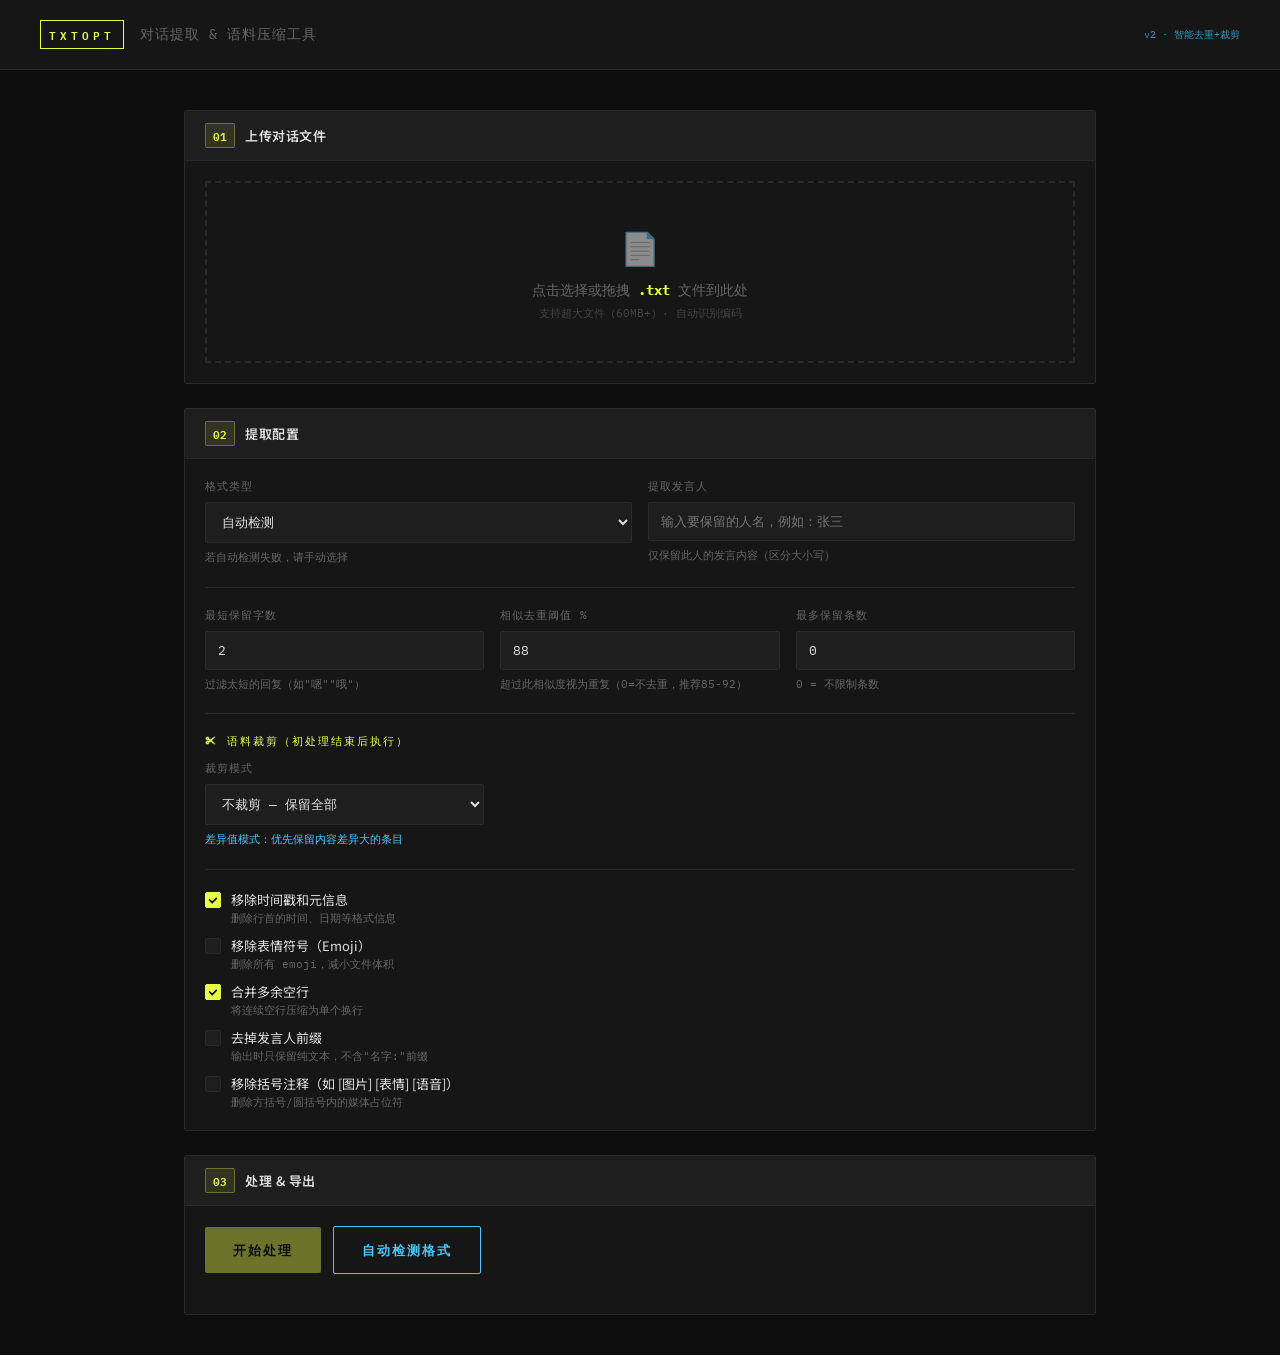
==== chat-filter-tool.html @ 901ead22 "Add files via upload" ====
<!DOCTYPE html>
<html lang="zh-CN">
<head>
    <meta charset="UTF-8">
    <meta name="viewport" content="width=device-width, initial-scale=1.0">
    <title>对话提取 · 语料压缩工具</title>
    <style>
        @import url('https://fonts.googleapis.com/css2?family=IBM+Plex+Mono:wght@400;600&family=Noto+Sans+SC:wght@300;400;600&display=swap');

        :root {
            --bg: #0e0e0e;
            --surface: #161616;
            --surface2: #1e1e1e;
            --border: #2a2a2a;
            --accent: #e8ff47;
            --accent2: #47c8ff;
            --text: #e0e0e0;
            --muted: #666;
            --danger: #ff4747;
            --success: #47ff8a;
            --warning: #ffc847;
            --mono: 'IBM Plex Mono', monospace;
            --sans: 'Noto Sans SC', sans-serif;
        }

        * {
            margin: 0;
            padding: 0;
            box-sizing: border-box;
        }

        body {
            background: var(--bg);
            color: var(--text);
            font-family: var(--sans);
            min-height: 100vh;
            padding: 0;
        }

        .header {
            border-bottom: 1px solid var(--border);
            padding: 20px 40px;
            display: flex;
            align-items: center;
            gap: 16px;
            background: var(--surface);
            flex-wrap: wrap;
        }

        .logo {
            font-family: var(--mono);
            font-size: 11px;
            color: var(--accent);
            letter-spacing: 4px;
            text-transform: uppercase;
            border: 1px solid var(--accent);
            padding: 4px 8px;
            font-weight: 600;
        }

        .header-title {
            font-size: 14px;
            color: var(--muted);
            font-family: var(--mono);
            letter-spacing: 1px;
        }

        .version-tag {
            font-size: 10px;
            color: var(--accent2);
            font-family: var(--mono);
            margin-left: auto;
            opacity: 0.7;
        }

        .container {
            max-width: 960px;
            margin: 0 auto;
            padding: 40px 24px;
            display: flex;
            flex-direction: column;
            gap: 24px;
        }

        .card {
            background: var(--surface);
            border: 1px solid var(--border);
            border-radius: 2px;
            overflow: hidden;
        }

        .card-header {
            padding: 12px 20px;
            border-bottom: 1px solid var(--border);
            display: flex;
            align-items: center;
            gap: 10px;
            background: var(--surface2);
        }

        .step-num {
            font-family: var(--mono);
            font-size: 11px;
            color: var(--accent);
            background: rgba(232, 255, 71, 0.1);
            border: 1px solid rgba(232, 255, 71, 0.3);
            padding: 2px 7px;
            border-radius: 2px;
            font-weight: 600;
        }

        .card-title {
            font-size: 13px;
            color: var(--text);
            font-weight: 600;
            letter-spacing: 0.5px;
        }

        .card-body {
            padding: 20px;
        }

        .drop-zone {
            border: 2px dashed var(--border);
            border-radius: 2px;
            padding: 40px 20px;
            text-align: center;
            cursor: pointer;
            transition: all 0.2s;
            position: relative;
        }
        .drop-zone:hover,
        .drop-zone.dragover {
            border-color: var(--accent);
            background: rgba(232, 255, 71, 0.03);
        }
        .drop-zone input[type=file] {
            position: absolute;
            inset: 0;
            opacity: 0;
            cursor: pointer;
            width: 100%;
            height: 100%;
        }
        .drop-icon {
            font-size: 32px;
            margin-bottom: 12px;
            opacity: 0.5;
        }
        .drop-text {
            font-size: 14px;
            color: var(--muted);
            font-family: var(--mono);
        }
        .drop-text strong {
            color: var(--accent);
        }
        .file-info {
            margin-top: 12px;
            font-family: var(--mono);
            font-size: 12px;
            color: var(--accent2);
            display: none;
        }

        .form-row {
            display: grid;
            grid-template-columns: 1fr 1fr;
            gap: 16px;
            margin-bottom: 16px;
        }
        .form-row.single {
            grid-template-columns: 1fr;
        }
        .form-row.three {
            grid-template-columns: 1fr 1fr 1fr;
        }
        .form-row.four {
            grid-template-columns: 1fr 1fr 1fr 1fr;
        }

        .form-group label {
            display: block;
            font-size: 11px;
            color: var(--muted);
            font-family: var(--mono);
            letter-spacing: 1px;
            text-transform: uppercase;
            margin-bottom: 8px;
        }

        input[type=text],
        input[type=number],
        select,
        textarea {
            width: 100%;
            background: var(--surface2);
            border: 1px solid var(--border);
            color: var(--text);
            padding: 10px 12px;
            font-family: var(--mono);
            font-size: 13px;
            border-radius: 2px;
            outline: none;
            transition: border-color 0.2s;
        }
        input[type=text]:focus,
        input[type=number]:focus,
        select:focus,
        textarea:focus {
            border-color: var(--accent);
        }
        select option {
            background: var(--surface2);
        }
        input[type=range] {
            -webkit-appearance: none;
            width: 100%;
            height: 6px;
            background: var(--border);
            border-radius: 3px;
            outline: none;
            cursor: pointer;
        }
        input[type=range]::-webkit-slider-thumb {
            -webkit-appearance: none;
            width: 20px;
            height: 20px;
            background: var(--accent);
            border-radius: 50%;
            cursor: pointer;
            border: 2px solid #000;
        }

        .hint {
            font-size: 11px;
            color: var(--muted);
            margin-top: 6px;
            font-family: var(--mono);
            line-height: 1.6;
        }
        .hint-accent {
            color: var(--accent2);
        }

        .check-group {
            display: flex;
            flex-direction: column;
            gap: 10px;
        }
        .check-item {
            display: flex;
            align-items: flex-start;
            gap: 10px;
            cursor: pointer;
        }
        .check-item input[type=checkbox] {
            appearance: none;
            width: 16px;
            height: 16px;
            border: 1px solid var(--border);
            background: var(--surface2);
            border-radius: 2px;
            cursor: pointer;
            flex-shrink: 0;
            margin-top: 2px;
            transition: all 0.15s;
        }
        .check-item input[type=checkbox]:checked {
            background: var(--accent);
            border-color: var(--accent);
            background-image: url("data:image/svg+xml,%3Csvg xmlns='http://www.w3.org/2000/svg' viewBox='0 0 12 12'%3E%3Cpath d='M2 6l3 3 5-5' stroke='%23000' stroke-width='2' fill='none' stroke-linecap='round'/%3E%3C/svg%3E");
            background-size: 10px;
            background-repeat: no-repeat;
            background-position: center;
        }
        .check-label {
            font-size: 13px;
            color: var(--text);
        }
        .check-label small {
            display: block;
            font-size: 11px;
            color: var(--muted);
            margin-top: 2px;
            font-family: var(--mono);
        }

        .btn {
            padding: 12px 28px;
            font-family: var(--mono);
            font-size: 13px;
            font-weight: 600;
            letter-spacing: 2px;
            text-transform: uppercase;
            border: none;
            border-radius: 2px;
            cursor: pointer;
            transition: all 0.15s;
        }
        .btn-primary {
            background: var(--accent);
            color: #000;
        }
        .btn-primary:hover {
            background: #f5ff70;
            transform: translateY(-1px);
        }
        .btn-primary:disabled {
            opacity: 0.4;
            cursor: not-allowed;
            transform: none;
        }
        .btn-secondary {
            background: transparent;
            color: var(--accent2);
            border: 1px solid var(--accent2);
        }
        .btn-secondary:hover {
            background: rgba(71, 200, 255, 0.08);
        }
        .btn-small {
            padding: 6px 14px;
            font-size: 10px;
            letter-spacing: 1px;
        }

        .progress-wrap {
            display: none;
        }
        .progress-bar-outer {
            height: 4px;
            background: var(--border);
            border-radius: 2px;
            overflow: hidden;
            margin-bottom: 8px;
        }
        .progress-bar-inner {
            height: 100%;
            background: var(--accent);
            width: 0%;
            transition: width 0.15s;
            border-radius: 2px;
        }
        .progress-text {
            font-family: var(--mono);
            font-size: 11px;
            color: var(--muted);
        }

        .stats-grid {
            display: grid;
            grid-template-columns: repeat(4, 1fr);
            gap: 1px;
            background: var(--border);
            border: 1px solid var(--border);
            border-radius: 2px;
            overflow: hidden;
            display: none;
        }
        .stat-item {
            background: var(--surface2);
            padding: 16px;
            text-align: center;
        }
        .stat-value {
            font-family: var(--mono);
            font-size: 22px;
            font-weight: 600;
            color: var(--accent);
            display: block;
        }
        .stat-value.small {
            font-size: 16px;
        }
        .stat-label {
            font-size: 11px;
            color: var(--muted);
            margin-top: 4px;
            font-family: var(--mono);
            letter-spacing: 0.5px;
        }

        .preview-wrap {
            display: none;
        }
        .preview-area {
            background: var(--surface2);
            border: 1px solid var(--border);
            border-radius: 2px;
            padding: 16px;
            max-height: 240px;
            overflow-y: auto;
            font-family: var(--mono);
            font-size: 12px;
            line-height: 1.8;
            color: #aaa;
            white-space: pre-wrap;
            word-break: break-all;
        }
        .preview-area::-webkit-scrollbar {
            width: 4px;
        }
        .preview-area::-webkit-scrollbar-track {
            background: var(--surface);
        }
        .preview-area::-webkit-scrollbar-thumb {
            background: var(--border);
            border-radius: 2px;
        }

        .actions {
            display: flex;
            gap: 12px;
            flex-wrap: wrap;
            align-items: center;
        }

        .alert {
            padding: 10px 14px;
            border-radius: 2px;
            font-size: 12px;
            font-family: var(--mono);
            display: none;
            margin-bottom: 12px;
        }
        .alert-error {
            background: rgba(255, 71, 71, 0.1);
            border: 1px solid rgba(255, 71, 71, 0.3);
            color: var(--danger);
        }
        .alert-success {
            background: rgba(71, 255, 138, 0.1);
            border: 1px solid rgba(71, 255, 138, 0.3);
            color: var(--success);
        }
        .alert-info {
            background: rgba(71, 200, 255, 0.08);
            border: 1px solid rgba(71, 200, 255, 0.25);
            color: var(--accent2);
        }

        .detected-badge {
            display: inline-block;
            font-family: var(--mono);
            font-size: 10px;
            padding: 2px 8px;
            border-radius: 2px;
            margin-left: 8px;
            display: none;
        }
        .detected-badge.show {
            display: inline-block;
        }
        .detected-badge.ok {
            background: rgba(71, 255, 138, 0.15);
            color: var(--success);
            border: 1px solid rgba(71, 255, 138, 0.3);
        }
        .detected-badge.warn {
            background: rgba(255, 200, 71, 0.15);
            color: #ffc847;
            border: 1px solid rgba(255, 200, 71, 0.3);
        }

        .divider {
            border: none;
            border-top: 1px solid var(--border);
            margin: 20px 0;
        }
        .divider-sm {
            margin: 14px 0;
        }

        .tip-box {
            background: rgba(71, 200, 255, 0.05);
            border: 1px solid rgba(71, 200, 255, 0.15);
            border-radius: 2px;
            padding: 12px 16px;
            font-size: 12px;
            color: #88ccff;
            font-family: var(--mono);
            line-height: 1.7;
        }
        .tip-box strong {
            color: var(--accent2);
        }

        .range-display {
            display: inline-block;
            font-family: var(--mono);
            font-size: 13px;
            color: var(--accent);
            font-weight: 600;
            min-width: 40px;
            text-align: center;
        }

        .split-list {
            display: none;
            margin-top: 12px;
            background: var(--surface2);
            border: 1px solid var(--border);
            border-radius: 2px;
            padding: 12px;
            max-height: 180px;
            overflow-y: auto;
        }
        .split-list-item {
            display: flex;
            align-items: center;
            justify-content: space-between;
            padding: 6px 8px;
            font-family: var(--mono);
            font-size: 11px;
            color: var(--text);
            border-bottom: 1px solid rgba(42, 42, 42, 0.5);
            cursor: pointer;
            transition: background 0.15s;
        }
        .split-list-item:hover {
            background: rgba(232, 255, 71, 0.04);
        }
        .split-list-item:last-child {
            border-bottom: none;
        }
        .split-list-item .part-name {
            color: var(--accent2);
        }
        .split-list-item .part-size {
            color: var(--muted);
        }

        @media (max-width: 700px) {
            .form-row {
                grid-template-columns: 1fr;
            }
            .form-row.three {
                grid-template-columns: 1fr 1fr;
            }
            .form-row.four {
                grid-template-columns: 1fr 1fr;
            }
            .stats-grid {
                grid-template-columns: 1fr 1fr;
            }
            .header {
                padding: 16px 20px;
            }
            .container {
                padding: 24px 16px;
            }
        }
    </style>
</head>
<body>

    <div class="header">
        <span class="logo">TXTOPT</span>
        <span class="header-title">对话提取 & 语料压缩工具</span>
        <span class="version-tag">v2 · 智能去重+裁剪</span>
    </div>

    <div class="container">

        <!-- Step 1: Upload -->
        <div class="card">
            <div class="card-header">
                <span class="step-num">01</span>
                <span class="card-title">上传对话文件</span>
            </div>
            <div class="card-body">
                <div class="drop-zone" id="dropZone">
                    <input type="file" id="fileInput" accept=".txt">
                    <div class="drop-icon">📄</div>
                    <div class="drop-text">点击选择或拖拽 <strong>.txt</strong> 文件到此处</div>
                    <div class="drop-text" style="font-size:11px;margin-top:6px;color:#444">支持超大文件（60MB+）· 自动识别编码</div>
                </div>
                <div class="file-info" id="fileInfo"></div>
            </div>
        </div>

        <!-- Step 2: Config -->
        <div class="card">
            <div class="card-header">
                <span class="step-num">02</span>
                <span class="card-title">提取配置</span>
            </div>
            <div class="card-body">

                <div class="form-row">
                    <div class="form-group">
                        <label>格式类型</label>
                        <select id="formatType">
                            <option value="auto">自动检测</option>
                            <option value="colon">名字: 内容（最常见）</option>
                            <option value="wechat">微信导出格式</option>
                            <option value="qq">QQ导出格式</option>
                            <option value="custom">自定义正则</option>
                        </select>
                        <div class="hint">若自动检测失败，请手动选择</div>
                    </div>
                    <div class="form-group">
                        <label>提取发言人 <span class="detected-badge" id="detectedBadge"></span></label>
                        <input type="text" id="speakerName" placeholder="输入要保留的人名，例如：张三">
                        <div class="hint">仅保留此人的发言内容（区分大小写）</div>
                    </div>
                </div>

                <div id="customRegexRow" class="form-row single" style="display:none">
                    <div class="form-group">
                        <label>自定义正则（匹配发言人行）</label>
                        <input type="text" id="customRegex" placeholder="例如：^(.+?)\s*[\[（(].*?[\]）)]\s*$">
                        <div class="hint">正则需包含一个捕获组来提取发言人名称</div>
                    </div>
                </div>

                <hr class="divider">

                <div class="form-row three">
                    <div class="form-group">
                        <label>最短保留字数</label>
                        <input type="number" id="minLen" value="2" min="0" max="500" style="width:100%">
                        <div class="hint">过滤太短的回复（如"嗯""哦"）</div>
                    </div>
                    <div class="form-group">
                        <label>相似去重阈值 %</label>
                        <input type="number" id="dedupThreshold" value="88" min="0" max="100" style="width:100%">
                        <div class="hint">超过此相似度视为重复（0=不去重，推荐85-92）</div>
                    </div>
                    <div class="form-group">
                        <label>最多保留条数</label>
                        <input type="number" id="maxLines" value="0" min="0" style="width:100%">
                        <div class="hint">0 = 不限制条数</div>
                    </div>
                </div>

                <hr class="divider">

                <!-- 新增：语料裁剪配置 -->
                <div style="margin-bottom:16px">
                    <div style="font-size:11px;color:var(--accent);font-family:var(--mono);letter-spacing:2px;margin-bottom:12px;text-transform:uppercase;">
                        ✂ 语料裁剪（初处理结束后执行）
                    </div>
                    <div class="form-row three">
                        <div class="form-group">
                            <label>裁剪模式</label>
                            <select id="trimMode">
                                <option value="none">不裁剪 — 保留全部</option>
                                <option value="position">按位置裁剪</option>
                                <option value="diversity">按差异值智能筛选</option>
                                <option value="random">随机保留</option>
                            </select>
                            <div class="hint hint-accent">差异值模式：优先保留内容差异大的条目</div>
                        </div>
                        <div class="form-group" id="trimPositionGroup" style="display:none">
                            <label>保留位置</label>
                            <select id="trimPosition">
                                <option value="head">保留前部</option>
                                <option value="tail">保留后部（去掉前N%）</option>
                                <option value="middle">保留中部</option>
                            </select>
                        </div>
                        <div class="form-group" id="trimRatioGroup" style="display:none">
                            <label>保留比例：<span class="range-display" id="trimRatioDisplay">100%</span></label>
                            <input type="range" id="trimRatio" value="100" min="10" max="100" step="5">
                            <div class="hint">拖动滑块调整保留比例</div>
                        </div>
                    </div>
                </div>

                <hr class="divider">

                <div class="check-group">
                    <label class="check-item">
                        <input type="checkbox" id="opt_removeMeta" checked>
                        <span class="check-label">
                            移除时间戳和元信息
                            <small>删除行首的时间、日期等格式信息</small>
                        </span>
                    </label>
                    <label class="check-item">
                        <input type="checkbox" id="opt_removeEmoji">
                        <span class="check-label">
                            移除表情符号（Emoji）
                            <small>删除所有 emoji，减小文件体积</small>
                        </span>
                    </label>
                    <label class="check-item">
                        <input type="checkbox" id="opt_collapseSpace" checked>
                        <span class="check-label">
                            合并多余空行
                            <small>将连续空行压缩为单个换行</small>
                        </span>
                    </label>
                    <label class="check-item">
                        <input type="checkbox" id="opt_removeName">
                        <span class="check-label">
                            去掉发言人前缀
                            <small>输出时只保留纯文本，不含"名字:"前缀</small>
                        </span>
                    </label>
                    <label class="check-item">
                        <input type="checkbox" id="opt_removeBracket">
                        <span class="check-label">
                            移除括号注释（如 [图片] [表情] [语音]）
                            <small>删除方括号/圆括号内的媒体占位符</small>
                        </span>
                    </label>
                </div>

            </div>
        </div>

        <!-- Step 3: Process -->
        <div class="card">
            <div class="card-header">
                <span class="step-num">03</span>
                <span class="card-title">处理 & 导出</span>
            </div>
            <div class="card-body">

                <div class="alert alert-error" id="errorAlert"></div>
                <div class="alert alert-info" id="infoAlert" style="display:none"></div>

                <div class="actions" style="margin-bottom:20px">
                    <button class="btn btn-primary" id="processBtn" disabled>开始处理</button>
                    <button class="btn btn-secondary" id="detectBtn" disabled>自动检测格式</button>
                    <button class="btn btn-secondary btn-small" id="copyBtn" style="display:none">📋 复制结果</button>
                </div>

                <div class="progress-wrap" id="progressWrap">
                    <div class="progress-bar-outer"><div class="progress-bar-inner" id="progressBar"></div></div>
                    <div class="progress-text" id="progressText">正在处理...</div>
                </div>

                <div class="stats-grid" id="statsGrid">
                    <div class="stat-item"><span class="stat-value" id="s-orig-size">—</span><span class="stat-label">原始大小</span></div>
                    <div class="stat-item"><span class="stat-value" id="s-out-size">—</span><span class="stat-label">输出大小</span></div>
                    <div class="stat-item"><span class="stat-value" id="s-lines">—</span><span class="stat-label">保留条数</span></div>
                    <div class="stat-item"><span class="stat-value" id="s-ratio">—</span><span class="stat-label">压缩率</span></div>
                </div>

                <div class="preview-wrap" id="previewWrap" style="margin-top:20px">
                    <div style="font-size:11px;color:var(--muted);font-family:var(--mono);margin-bottom:8px;letter-spacing:1px;">PREVIEW — 前200条</div>
                    <div class="preview-area" id="previewArea"></div>
                </div>

                <div id="downloadWrap" style="display:none;margin-top:20px">
                    <div class="tip-box" style="margin-bottom:16px">
                        <strong>💡 使用建议：</strong>输出文件已优化，如仍超过 AI 限制（约 6MB），可将文件按需拆分，
                        或在上方调低"最多保留条数"和"保留比例"来控制大小。建议向 AI 说明：
                        <em>"以下是某人的真实对话语料，请学习其说话风格……"</em>
                    </div>
                    <div class="actions" style="margin-bottom:12px">
                        <button class="btn btn-primary" id="downloadBtn">⬇ 下载提取结果 (.txt)</button>
                        <button class="btn btn-secondary" id="splitDownloadBtn" style="display:none">📦 拆分下载（每份约 5MB）</button>
                        <button class="btn btn-secondary btn-small" id="splitListBtn" style="display:none">📋 查看拆分列表</button>
                    </div>
                    <div class="split-list" id="splitList"></div>
                </div>

            </div>
        </div>

    </div>

    <script>
        let fileContent = null;
        let fileName = '';
        let resultLines = [];
        let splitChunks = []; // 存储拆分后的数据块

        const fileInput = document.getElementById('fileInput');
        const dropZone = document.getElementById('dropZone');
        const fileInfo = document.getElementById('fileInfo');
        const processBtn = document.getElementById('processBtn');
        const detectBtn = document.getElementById('detectBtn');
        const copyBtn = document.getElementById('copyBtn');
        const progressWrap = document.getElementById('progressWrap');
        const progressBar = document.getElementById('progressBar');
        const progressText = document.getElementById('progressText');
        const statsGrid = document.getElementById('statsGrid');
        const previewWrap = document.getElementById('previewWrap');
        const previewArea = document.getElementById('previewArea');
        const downloadWrap = document.getElementById('downloadWrap');
        const errorAlert = document.getElementById('errorAlert');
        const infoAlert = document.getElementById('infoAlert');
        const detectedBadge = document.getElementById('detectedBadge');
        const splitDownloadBtn = document.getElementById('splitDownloadBtn');
        const splitListBtn = document.getElementById('splitListBtn');
        const splitList = document.getElementById('splitList');
        const trimRatioDisplay = document.getElementById('trimRatioDisplay');
        const trimPositionGroup = document.getElementById('trimPositionGroup');
        const trimRatioGroup = document.getElementById('trimRatioGroup');

        // Format selector
        document.getElementById('formatType').addEventListener('change', function() {
            document.getElementById('customRegexRow').style.display = this.value === 'custom' ? '' : 'none';
        });

        // Trim mode selector
        document.getElementById('trimMode').addEventListener('change', function() {
            const showRatio = this.value !== 'none';
            const showPosition = this.value === 'position';
            trimRatioGroup.style.display = showRatio ? '' : 'none';
            trimPositionGroup.style.display = showPosition ? '' : 'none';
        });

        // Trim ratio display
        document.getElementById('trimRatio').addEventListener('input', function() {
            trimRatioDisplay.textContent = this.value + '%';
        });

        // Drag and Drop
        dropZone.addEventListener('dragover', e => { e.preventDefault();
            dropZone.classList.add('dragover'); });
        dropZone.addEventListener('dragleave', () => dropZone.classList.remove('dragover'));
        dropZone.addEventListener('drop', e => {
            e.preventDefault();
            dropZone.classList.remove('dragover');
            const file = e.dataTransfer.files[0];
            if (file) handleFile(file);
        });
        fileInput.addEventListener('change', () => {
            if (fileInput.files[0]) handleFile(fileInput.files[0]);
        });

        function handleFile(file) {
            if (!file.name.endsWith('.txt') && !file.type.includes('text')) {
                showError('请上传 .txt 格式文件');
                return;
            }
            fileName = file.name.replace(/\.txt$/i, '');
            fileInfo.style.display = 'block';
            fileInfo.textContent = `📁 ${file.name}  ·  ${formatSize(file.size)}  ·  正在读取…`;

            const reader = new FileReader();
            reader.onprogress = (e) => {
                if (e.lengthComputable) {
                    const pct = Math.round(e.loaded / e.total * 100);
                    fileInfo.textContent =
                        `📁 ${file.name}  ·  ${formatSize(file.size)}  ·  读取中 ${pct}%`;
                }
            };
            reader.onload = (e) => {
                fileContent = e.target.result;
                const lineCount = fileContent.split('\n').length.toLocaleString();
                fileInfo.textContent =
                    `✅ ${file.name}  ·  ${formatSize(file.size)}  ·  ${lineCount} 行`;
                processBtn.disabled = false;
                detectBtn.disabled = false;
            };
            reader.onerror = () => showError('文件读取失败，请重试');
            reader.readAsText(file, 'UTF-8');
        }

        // Auto detect format
        detectBtn.addEventListener('click', () => {
            if (!fileContent) return;
            const sample = fileContent.slice(0, 50000);
            const lines = sample.split('\n').slice(0, 500);

            const formats = detectFormats(lines);
            if (formats.length > 0) {
                const top = formats[0];
                document.getElementById('formatType').value = top.type;
                detectedBadge.textContent = `✓ ${top.name}`;
                detectedBadge.className = 'detected-badge show ok';
                if (top.speakers && top.speakers.length > 0) {
                    const speakerStr = top.speakers.slice(0, 6).join(' / ');
                    detectedBadge.textContent += `  发言人: ${speakerStr}`;
                    // 自动填入第一个发言人
                    if (top.speakers.length === 1 || (top.speakers.length >= 1 && top.speakers[0]
                            .length <= 10)) {
                        document.getElementById('speakerName').value = top.speakers[0];
                    }
                }
            } else {
                detectedBadge.textContent = '未能自动识别';
                detectedBadge.className = 'detected-badge show warn';
            }
        });

        function detectFormats(lines) {
            const results = [];
            const speakers = new Map();

            let colonMatch = 0;
            for (const line of lines) {
                const m = line.match(/^([^\s:：【\[（(]{1,20})[：:]\s*(.+)/);
                if (m) {
                    colonMatch++;
                    speakers.set(m[1], (speakers.get(m[1]) || 0) + 1);
                }
            }
            if (colonMatch > lines.length * 0.1) {
                const sorted = [...speakers.entries()].sort((a, b) => b[1] - a[1]).map(x => x[0]);
                results.push({ type: 'colon', name: '"名字: 内容" 格式', speakers: sorted });
            }

            let wechatMatch = 0;
            for (const line of lines) {
                if (/^\d{4}[-/]\d{2}[-/]\d{2}/.test(line) || /^\d{1,2}:\d{2}/.test(line) || /^-{10,}/.test(
                        line))
                    wechatMatch++;
            }
            if (wechatMatch > 5) results.push({ type: 'wechat', name: '微信导出格式', speakers: [] });

            let qqMatch = 0;
            for (const line of lines) {
                if (/^\d{4}-\d{2}-\d{2} \d{1,2}:\d{2}:\d{2}/.test(line)) qqMatch++;
            }
            if (qqMatch > 5) results.push({ type: 'qq', name: 'QQ导出格式', speakers: [] });

            return results;
        }

        // Main Process
        processBtn.addEventListener('click', async () => {
            if (!fileContent) return;
            const speaker = document.getElementById('speakerName').value.trim();
            if (!speaker) { showError('请输入要提取的发言人名称');
                return; }
            showError('');
            hideInfo();

            processBtn.disabled = true;
            progressWrap.style.display = 'block';
            statsGrid.style.display = 'none';
            previewWrap.style.display = 'none';
            downloadWrap.style.display = 'none';
            copyBtn.style.display = 'none';
            splitDownloadBtn.style.display = 'none';
            splitListBtn.style.display = 'none';
            splitList.style.display = 'none';
            splitChunks = [];

            await sleep(20);

            try {
                const lines = fileContent.split('\n');
                const totalLines = lines.length;
                const formatType = document.getElementById('formatType').value;
                const minLen = parseInt(document.getElementById('minLen').value) || 0;
                const maxLines = parseInt(document.getElementById('maxLines').value) || 0;
                const dedupThreshold = parseInt(document.getElementById('dedupThreshold').value);
                const trimMode = document.getElementById('trimMode').value;
                const trimRatio = parseInt(document.getElementById('trimRatio').value) || 100;
                const trimPosition = document.getElementById('trimPosition').value;

                const opts = {
                    removeMeta: document.getElementById('opt_removeMeta').checked,
                    removeEmoji: document.getElementById('opt_removeEmoji').checked,
                    collapseSpace: document.getElementById('opt_collapseSpace').checked,
                    removeName: document.getElementById('opt_removeName').checked,
                    removeBracket: document.getElementById('opt_removeBracket').checked,
                };

                updateProgress(3, '正在解析格式...');
                await sleep(10);

                // Phase 1: Parse messages
                let messages = parseMessages(lines, speaker, formatType, totalLines);
                updateProgress(40, `已提取 ${messages.length.toLocaleString()} 条发言，正在优化...`);
                await sleep(10);

                // Phase 2: Apply optimizations
                messages = applyOptimizations(messages, opts, minLen);
                updateProgress(55, `优化完成（${messages.length.toLocaleString()} 条），正在去重...`);
                await sleep(10);

                // Phase 3: Deduplication (improved)
                if (dedupThreshold > 0 && dedupThreshold < 100) {
                    const before = messages.length;
                    messages = deduplicateImproved(messages, dedupThreshold / 100, (pct) => {
                        updateProgress(55 + Math.round(pct * 20),
                            `去重中... ${Math.round(pct*100)}%`);
                    });
                    const dedupRemoved = before - messages.length;
                    updateProgress(75,
                        `去重完成：${before.toLocaleString()} → ${messages.length.toLocaleString()}（移除 ${dedupRemoved.toLocaleString()} 条）`
                        );
                    await sleep(10);
                }

                // Phase 4: Corpus trimming (NEW)
                if (trimMode !== 'none' && trimRatio < 100 && messages.length > 0) {
                    const before = messages.length;
                    updateProgress(78,
                    `正在执行语料裁剪（模式：${trimMode === 'diversity' ? '差异值筛选' : trimMode === 'position' ? '按位置' : '随机'}，保留 ${trimRatio}%）...`);
                    await sleep(10);
                    messages = trimCorpus(messages, trimMode, trimRatio / 100, trimPosition, (pct) => {
                        updateProgress(78 + Math.round(pct * 10),
                            `裁剪中... ${Math.round(pct*100)}%`);
                    });
                    updateProgress(88,
                        `裁剪完成：${before.toLocaleString()} → ${messages.length.toLocaleString()} 条`);
                    await sleep(10);
                }

                // Phase 5: Limit
                if (maxLines > 0 && messages.length > maxLines) {
                    messages = messages.slice(0, maxLines);
                    updateProgress(90, `已限制为前 ${maxLines.toLocaleString()} 条`);
                    await sleep(10);
                }

                updateProgress(93, '生成输出...');
                await sleep(10);

                resultLines = messages;
                const outputText = messages.join('\n');

                // Stats
                const origSize = new Blob([fileContent]).size;
                const outSize = new Blob([outputText]).size;
                const ratio = Math.round((1 - outSize / Math.max(origSize, 1)) * 100);

                document.getElementById('s-orig-size').textContent = formatSize(origSize);
                document.getElementById('s-out-size').textContent = formatSize(outSize);
                document.getElementById('s-lines').textContent = messages.length.toLocaleString();
                document.getElementById('s-ratio').textContent = ratio + '%';

                statsGrid.style.display = 'grid';
                previewWrap.style.display = 'block';
                previewArea.textContent = messages.slice(0, 200).join('\n');
                downloadWrap.style.display = 'block';

                // Show copy button for reasonably sized results
                if (outSize < 2 * 1024 * 1024 && messages.length > 0) {
                    copyBtn.style.display = '';
                }

                // Show split button if large
                if (outSize > 4.5 * 1024 * 1024) {
                    splitDownloadBtn.style.display = '';
                    splitListBtn.style.display = '';
                    // Pre-compute split chunks
                    splitChunks = computeSplitChunks(messages, 4.5 * 1024 * 1024);
                    updateSplitListUI();
                }

                updateProgress(100,
                    `✅ 完成！共保留 ${messages.length.toLocaleString()} 条发言，压缩率 ${ratio}%`);
                showInfo(`处理成功！语料共 ${messages.length.toLocaleString()} 条，可直接用于 AI 训练。`);

            } catch (e) {
                showError('处理出错: ' + e.message);
                updateProgress(0, '');
                progressWrap.style.display = 'none';
            }

            processBtn.disabled = false;
        });

        // ==================== Improved Deduplication ====================
        function deduplicateImproved(messages, threshold, progressCallback) {
            if (threshold >= 1 || messages.length <= 1) return messages;

            const result = [];
            const total = messages.length;
            let lastProgress = 0;

            // For performance: use a sliding window of recently seen messages
            // Short messages: exact match check
            // All messages: character 3-gram Jaccard similarity
            const seenShort = new Set(); // exact strings for short messages
            const seenLong = []; // {msg, grams} for similarity comparison
            const MAX_COMPARISON_WINDOW = 300; // compare against last N long messages

            for (let i = 0; i < total; i++) {
                const msg = messages[i];

                // Report progress periodically
                const currentProgress = Math.floor(i / total * 100) / 100;
                if (currentProgress - lastProgress > 0.05 && progressCallback) {
                    progressCallback(currentProgress);
                    lastProgress = currentProgress;
                }

                const isShort = msg.length <= 18;

                if (isShort) {
                    // Exact dedup for short messages
                    if (seenShort.has(msg)) continue;
                    seenShort.add(msg);
                    result.push(msg);
                    // Also add to long list for comparison with medium messages
                    if (seenLong.length < MAX_COMPARISON_WINDOW * 2) {
                        seenLong.push({ msg, grams: getCharTrigrams(msg) });
                    }
                } else {
                    // For longer messages, use similarity comparison
                    const msgGrams = getCharTrigrams(msg);
                    let isDup = false;

                    // Compare against recent messages in the window
                    const startIdx = Math.max(0, seenLong.length - MAX_COMPARISON_WINDOW);
                    for (let j = seenLong.length - 1; j >= startIdx; j--) {
                        const sim = jaccardSimilarity(msgGrams, seenLong[j].grams);
                        // Also check length ratio as a quick filter
                        const lenRatio = Math.min(msg.length, seenLong[j].msg.length) / Math.max(msg.length,
                            seenLong[j].msg.length);
                        const adjustedThreshold = threshold * (0.7 + 0.3 * lenRatio); // Be more lenient when lengths differ significantly

                        if (sim >= adjustedThreshold) {
                            isDup = true;
                            break;
                        }
                    }

                    if (!isDup) {
                        result.push(msg);
                        seenLong.push({ msg, grams: msgGrams });
                        // Keep seenLong manageable
                        if (seenLong.length > MAX_COMPARISON_WINDOW * 3) {
                            seenLong.splice(0, seenLong.length - MAX_COMPARISON_WINDOW * 2);
                        }
                    }
                }
            }

            if (progressCallback) progressCallback(1);
            return result;
        }

        function getCharTrigrams(str) {
            const grams = new Set();
            // Use character-level trigrams (works well for Chinese)
            const s = str.replace(/\s+/g, ''); // normalize whitespace
            if (s.length < 3) {
                // For very short strings, use bigrams or single chars
                for (let i = 0; i < s.length; i++) {
                    grams.add(s[i]);
                    if (i < s.length - 1) grams.add(s.slice(i, i + 2));
                }
            } else {
                for (let i = 0; i < s.length - 2; i++) {
                    grams.add(s.slice(i, i + 3));
                }
            }
            return grams;
        }

        function jaccardSimilarity(setA, setB) {
            if (setA.size === 0 && setB.size === 0) return 1;
            if (setA.size === 0 || setB.size === 0) return 0;
            let intersection = 0;
            for (const item of setA) {
                if (setB.has(item)) intersection++;
            }
            const union = setA.size + setB.size - intersection;
            return union === 0 ? 0 : intersection / union;
        }

        // ==================== Corpus Trimming ====================
        function trimCorpus(messages, mode, ratio, position, progressCallback) {
            if (ratio >= 1 || messages.length <= 1) return messages;
            if (ratio <= 0) return [];

            const targetCount = Math.max(1, Math.round(messages.length * ratio));
            const total = messages.length;

            if (targetCount >= total) return messages;

            if (progressCallback) progressCallback(0.1);

            switch (mode) {
                case 'position':
                    return trimByPosition(messages, targetCount, position, progressCallback);

                case 'diversity':
                    return trimByDiversity(messages, targetCount, progressCallback);

                case 'random':
                    return trimRandom(messages, targetCount, progressCallback);

                default:
                    return messages;
            }
        }

        function trimByPosition(messages, targetCount, position, progressCallback) {
            const total = messages.length;
            let result;

            switch (position) {
                case 'head':
                    // 保留前 targetCount 条
                    result = messages.slice(0, targetCount);
                    break;
                case 'tail':
                    // 保留后 targetCount 条（即去掉前面的部分）
                    result = messages.slice(total - targetCount);
                    break;
                case 'middle':
                    // 保留中间 targetCount 条
                    const start = Math.floor((total - targetCount) / 2);
                    result = messages.slice(start, start + targetCount);
                    break;
                default:
                    result = messages.slice(0, targetCount);
            }

            if (progressCallback) progressCallback(1);
            return result;
        }

        function trimRandom(messages, targetCount, progressCallback) {
            // Fisher-Yates partial shuffle to select random subset
            const indices = Array.from({ length: messages.length }, (_, i) => i);
            // Partial shuffle: only need first targetCount elements randomized
            for (let i = 0; i < targetCount; i++) {
                const j = i + Math.floor(Math.random() * (indices.length - i));
                [indices[i], indices[j]] = [indices[j], indices[i]];
                if (progressCallback && i % Math.max(1, Math.floor(targetCount / 10)) === 0) {
                    progressCallback(i / targetCount);
                }
            }
            const selected = indices.slice(0, targetCount).sort((a, b) => a - b);
            const result = selected.map(i => messages[i]);
            if (progressCallback) progressCallback(1);
            return result;
        }

        function trimByDiversity(messages, targetCount, progressCallback) {
            // Greedy Maximal Marginal Relevance (MMR) style selection
            // Goal: select 'targetCount' messages that maximize diversity
            // Strategy: Use character trigram features, greedy selection
            // For efficiency with large corpora: batch-based approach

            const total = messages.length;

            if (targetCount >= total) return messages;

            // For very large corpora, use a two-phase approach:
            // Phase 1: Quick pre-filtering using length stratification
            // Phase 2: Greedy diversity selection on pre-filtered set

            const MAX_DIVERSITY_POOL = 8000; // Max messages to run greedy selection on
            let pool = messages;
            let poolIndices = Array.from({ length: messages.length }, (_, i) => i);

            if (total > MAX_DIVERSITY_POOL) {
                // Pre-filter: stratified sampling by length to get a diverse candidate pool
                const buckets = new Map(); // length bucket -> indices
                const bucketSize = Math.ceil(total / 200); // ~200 buckets

                for (let i = 0; i < total; i++) {
                    const bucket = Math.floor(messages[i].length / bucketSize);
                    if (!buckets.has(bucket)) buckets.set(bucket, []);
                    buckets.get(bucket).push(i);
                }

                // Sample proportionally from each bucket
                poolIndices = [];
                const sampleRatio = MAX_DIVERSITY_POOL / total;
                for (const [, indices] of buckets) {
                    const nSample = Math.max(1, Math.round(indices.length * sampleRatio));
                    // Random sample from this bucket
                    const shuffled = [...indices];
                    for (let i = 0; i < Math.min(nSample, shuffled.length); i++) {
                        const j = i + Math.floor(Math.random() * (shuffled.length - i));
                        [shuffled[i], shuffled[j]] = [shuffled[j], shuffled[i]];
                    }
                    poolIndices.push(...shuffled.slice(0, nSample));
                }
                // Limit pool size
                if (poolIndices.length > MAX_DIVERSITY_POOL) {
                    poolIndices = poolIndices.slice(0, MAX_DIVERSITY_POOL);
                }
                pool = poolIndices.map(i => messages[i]);
            }

            if (progressCallback) progressCallback(0.2);

            // Pre-compute trigram sets for the pool
            const poolData = pool.map((msg, idx) => ({
                originalIndex: poolIndices.length > 0 ? poolIndices[idx] : idx,
                msg,
                grams: getCharTrigrams(msg),
            }));

            if (progressCallback) progressCallback(0.35);

            // Greedy diversity selection
            const selected = [];
            const selectedGrams = [];

            // Start with a random message
            const firstIdx = Math.floor(Math.random() * poolData.length);
            selected.push(poolData[firstIdx]);
            selectedGrams.push(poolData[firstIdx].grams);
            poolData.splice(firstIdx, 1);

            if (progressCallback) progressCallback(0.4);

            // Greedily pick the message most different from all selected
            const batchSize = Math.max(1, Math.floor(targetCount / 20));
            let lastReport = 0;

            while (selected.length < targetCount && poolData.length > 0) {
                const progressInPhase = selected.length / targetCount;
                if (progressInPhase - lastReport > 0.05 && progressCallback) {
                    progressCallback(0.4 + progressInPhase * 0.55);
                    lastReport = progressInPhase;
                }

                // For performance: only compare against a subset of poolData
                const comparePoolSize = Math.min(poolData.length, 600);
                let bestIdx = 0;
                let bestMinSim = Infinity;
                let bestAvgSim = Infinity;

                // Sample-based search for efficiency when pool is large
                const step = poolData.length > comparePoolSize ? Math.floor(poolData.length / comparePoolSize) : 1;
                const compareCount = Math.min(poolData.length, comparePoolSize);

                for (let i = 0; i < compareCount; i++) {
                    const actualIdx = i * step;
                    if (actualIdx >= poolData.length) break;

                    const candidate = poolData[actualIdx];
                    let minSim = 1;
                    let sumSim = 0;
                    const compareWindow = Math.min(selectedGrams.length, 100);
                    const selStep = selectedGrams.length > 100 ? Math.floor(selectedGrams.length / 100) : 1;

                    for (let j = selectedGrams.length - 1; j >= 0 && (selectedGrams.length - 1 - j) < compareWindow; j -=
                        selStep) {
                        const sim = jaccardSimilarity(candidate.grams, selectedGrams[j]);
                        if (sim < minSim) minSim = sim;
                        sumSim += sim;
                        if (minSim < bestMinSim) break; // Early exit if already worse
                    }
                    const avgSim = sumSim / Math.min(compareWindow, selectedGrams.length);

                    // Prefer messages with lower similarity to selected set
                    if (minSim < bestMinSim || (minSim === bestMinSim && avgSim < bestAvgSim)) {
                        bestMinSim = minSim;
                        bestAvgSim = avgSim;
                        bestIdx = actualIdx;
                    }
                }

                selected.push(poolData[bestIdx]);
                selectedGrams.push(poolData[bestIdx].grams);
                poolData.splice(bestIdx, 1);
            }

            // Map back to original order for consistency
            const result = selected
                .map(d => d.originalIndex)
                .sort((a, b) => a - b)
                .map(i => messages[i]);

            if (progressCallback) progressCallback(1);
            return result;
        }

        // ==================== Split Download ====================
        function computeSplitChunks(messages, maxChunkSize) {
            const chunks = [];
            let current = [];
            let currentSize = 0;

            for (const line of messages) {
                const lineBytes = new Blob([line + '\n']).size;
                if (currentSize + lineBytes > maxChunkSize && current.length > 0) {
                    chunks.push(current);
                    current = [];
                    currentSize = 0;
                }
                current.push(line);
                currentSize += lineBytes;
            }
            if (current.length > 0) {
                chunks.push(current);
            }
            return chunks;
        }

        function updateSplitListUI() {
            splitList.innerHTML = '';
            if (splitChunks.length <= 1) {
                splitList.style.display = 'none';
                splitListBtn.style.display = 'none';
                return;
            }
            splitChunks.forEach((chunk, i) => {
                const chunkText = chunk.join('\n');
                const size = new Blob([chunkText]).size;
                const div = document.createElement('div');
                div.className = 'split-list-item';
                div.innerHTML =
                    `<span><span class="part-name">📄 Part ${i+1}/${splitChunks.length}</span> — ${chunk.length.toLocaleString()} 条</span><span class="part-size">${formatSize(size)}</span>`;
                div.addEventListener('click', () => {
                    downloadText(chunkText,
                        `${fileName}_${document.getElementById('speakerName').value}_part${i+1}.txt`);
                });
                splitList.appendChild(div);
            });
            splitList.style.display = 'block';
        }

        splitListBtn.addEventListener('click', () => {
            if (splitList.style.display === 'none' || splitList.style.display === '') {
                updateSplitListUI();
                splitList.style.display = 'block';
            } else {
                splitList.style.display = 'none';
            }
        });

        splitDownloadBtn.addEventListener('click', async () => {
            if (splitChunks.length <= 1) {
                // Fallback: download as single file
                downloadText(resultLines.join('\n'),
                    `${fileName}_${document.getElementById('speakerName').value}_提取.txt`);
                return;
            }
            showInfo(`正在逐个触发下载 ${splitChunks.length} 个文件，请允许浏览器多次下载...`);
            for (let i = 0; i < splitChunks.length; i++) {
                const chunkText = splitChunks[i].join('\n');
                downloadText(chunkText,
                    `${fileName}_${document.getElementById('speakerName').value}_part${i+1}.txt`);
                await sleep(350); // Delay between downloads to avoid browser blocking
            }
            showInfo(`✅ 已触发 ${splitChunks.length} 个文件的下载`);
        });

        // ==================== Parse Messages (mostly unchanged) ====================
        function parseMessages(lines, speaker, formatType, totalLines) {
            const messages = [];

            if (formatType === 'auto' || formatType === 'colon') {
                let currentSpeaker = null;
                let currentContent = [];

                for (let i = 0; i < lines.length; i++) {
                    const line = lines[i];
                    if (i % 50000 === 0) updateProgress(3 + Math.round(i / totalLines * 30),
                        `解析第 ${i.toLocaleString()} 行...`);

                    const m = line.match(/^([^\n:：【\[（(]{1,30})[：:]\s*([\s\S]*)/);
                    if (m) {
                        if (currentSpeaker === speaker && currentContent.length > 0) {
                            const txt = currentContent.join(' ').trim();
                            if (txt) messages.push(txt);
                        }
                        currentSpeaker = m[1].trim();
                        currentContent = [m[2].trim()];
                    } else if (currentSpeaker && line.trim()) {
                        currentContent.push(line.trim());
                    } else if (!line.trim() && currentSpeaker === speaker && currentContent.length > 0) {
                        const txt = currentContent.join(' ').trim();
                        if (txt) messages.push(txt);
                        currentContent = [];
                    }
                }
                if (currentSpeaker === speaker && currentContent.length > 0) {
                    const txt = currentContent.join(' ').trim();
                    if (txt) messages.push(txt);
                }
                if (messages.length > 0) return messages;
            }

            if (formatType === 'auto' || formatType === 'wechat') {
                const wcMessages = [];
                let i = 0;
                while (i < lines.length) {
                    const line = lines[i].trim();
                    const m1 = line.match(/^(\d{4}[-/]\d{2}[-/]\d{2}\s+\d{1,2}:\d{2}(?::\d{2})?)\s+(.+)/);
                    if (m1) {
                        const name = m1[2].trim();
                        let content = [];
                        i++;
                        while (i < lines.length && !/^(\d{4}[-/]\d{2}[-/]\d{2}\s+\d{1,2}:\d{2})|^-{10,}/.test(lines[i]
                                .trim())) {
                            if (lines[i].trim()) content.push(lines[i].trim());
                            i++;
                        }
                        if (name === speaker || name.startsWith(speaker)) {
                            if (content.length > 0) wcMessages.push(content.join(' '));
                        }
                        continue;
                    }
                    i++;
                }
                if (wcMessages.length > 10) return wcMessages;
            }

            if (formatType === 'auto' || formatType === 'qq') {
                const qqMessages = [];
                let i = 0;
                while (i < lines.length) {
                    const line = lines[i].trim();
                    const m = line.match(/^\d{4}-\d{2}-\d{2} \d{1,2}:\d{2}:\d{2} (.+)/);
                    if (m) {
                        const nameRaw = m[1].replace(/\(\d+\)$/, '').trim();
                        let content = [];
                        i++;
                        while (i < lines.length && !/^\d{4}-\d{2}-\d{2} \d{1,2}:\d{2}:\d{2}/.test(lines[i].trim())) {
                            if (lines[i].trim()) content.push(lines[i].trim());
                            i++;
                        }
                        if (nameRaw === speaker || nameRaw.includes(speaker)) {
                            if (content.length > 0) qqMessages.push(content.join(' '));
                        }
                        continue;
                    }
                    i++;
                }
                if (qqMessages.length > 10) return qqMessages;
            }

            if (formatType === 'custom') {
                const regexStr = document.getElementById('customRegex').value.trim();
                if (!regexStr) throw new Error('请输入自定义正则表达式');
                const regex = new RegExp(regexStr);
                let currentSpeaker = null,
                    currentContent = [];
                for (const line of lines) {
                    const m = line.match(regex);
                    if (m) {
                        if (currentSpeaker === speaker && currentContent.length > 0) {
                            messages.push(currentContent.join(' ').trim());
                        }
                        currentSpeaker = m[1] ? m[1].trim() : null;
                        currentContent = [];
                    } else if (currentSpeaker && line.trim()) {
                        currentContent.push(line.trim());
                    }
                }
                if (currentSpeaker === speaker && currentContent.length > 0) {
                    messages.push(currentContent.join(' ').trim());
                }
                return messages;
            }

            // Fallback
            for (const line of lines) {
                const m = line.match(new RegExp(`^${escapeRegex(speaker)}[：:]\\s*(.+)`));
                if (m) messages.push(m[1].trim());
            }
            return messages;
        }

        function applyOptimizations(messages, opts, minLen) {
            return messages
                .map(msg => {
                    let s = msg;
                    if (opts.removeMeta) {
                        s = s.replace(/^\[?\d{1,4}[-/.:]\d{1,2}[-/.:]\d{1,4}\s*\d{0,2}:?\d{0,2}:?\d{0,2}\]?\s*/g,
                            '');
                    }
                    if (opts.removeBracket) {
                        s = s.replace(/[\[【（(][^\]】）)]{1,30}[\]】）)]/g, '').trim();
                    }
                    if (opts.removeEmoji) {
                        s = s.replace(
                            /[\u{1F300}-\u{1F9FF}\u{2600}-\u{26FF}\u{2700}-\u{27BF}\u{1F000}-\u{1F02F}\u{1F0A0}-\u{1F0FF}\u{1F100}-\u{1F1FF}\u{1F200}-\u{1F2FF}\u{1F600}-\u{1F64F}\u{1F680}-\u{1F6FF}\u{1F700}-\u{1F77F}\u{1F780}-\u{1F7FF}\u{1F800}-\u{1F8FF}\u{1F900}-\u{1F9FF}\u{1FA00}-\u{1FA6F}\u{1FA70}-\u{1FAFF}]/gu,
                            '').trim();
                    }
                    if (opts.collapseSpace) {
                        s = s.replace(/\s{2,}/g, ' ').trim();
                    }
                    return s;
                })
                .filter(msg => msg.length >= minLen);
        }

        // ==================== Download & Copy ====================
        document.getElementById('downloadBtn').addEventListener('click', () => {
            const text = resultLines.join('\n');
            downloadText(text, `${fileName}_${document.getElementById('speakerName').value}_提取.txt`);
        });

        copyBtn.addEventListener('click', async () => {
            const text = resultLines.join('\n');
            try {
                await navigator.clipboard.writeText(text);
                showInfo('✅ 已复制到剪贴板！共 ' + resultLines.length.toLocaleString() + ' 条');
            } catch (e) {
                // Fallback
                const ta = document.createElement('textarea');
                ta.value = text;
                ta.style.position = 'fixed';
                ta.style.left = '-9999px';
                document.body.appendChild(ta);
                ta.select();
                document.execCommand('copy');
                document.body.removeChild(ta);
                showInfo('✅ 已复制到剪贴板！（使用备用方案）');
            }
        });

        function downloadText(text, name) {
            const blob = new Blob([text], { type: 'text/plain;charset=utf-8' });
            const url = URL.createObjectURL(blob);
            const a = document.createElement('a');
            a.href = url;
            a.download = name;
            document.body.appendChild(a);
            a.click();
            document.body.removeChild(a);
            // Delay revoke to ensure download starts
            setTimeout(() => URL.revokeObjectURL(url), 1000);
        }

        // ==================== Utilities ====================
        function updateProgress(pct, msg) {
            progressBar.style.width = Math.min(100, Math.max(0, pct)) + '%';
            progressText.textContent = msg;
        }

        function showError(msg) {
            errorAlert.style.display = msg ? 'block' : 'none';
            errorAlert.textContent = msg;
            if (msg) infoAlert.style.display = 'none';
        }

        function showInfo(msg) {
            infoAlert.style.display = msg ? 'block' : 'none';
            infoAlert.textContent = msg;
            if (msg) errorAlert.style.display = 'none';
        }

        function hideInfo() {
            infoAlert.style.display = 'none';
            errorAlert.style.display = 'none';
        }

        function formatSize(bytes) {
            if (bytes < 1024) return bytes + 'B';
            if (bytes < 1024 * 1024) return (bytes / 1024).toFixed(1) + 'KB';
            return (bytes / 1024 / 1024).toFixed(2) + 'MB';
        }

        function escapeRegex(s) {
            return s.replace(/[.*+?^${}()|[\]\\]/g, '\\$&');
        }

        function sleep(ms) {
            return new Promise(r => setTimeout(r, ms));
        }
    </script>
</body>
</html>
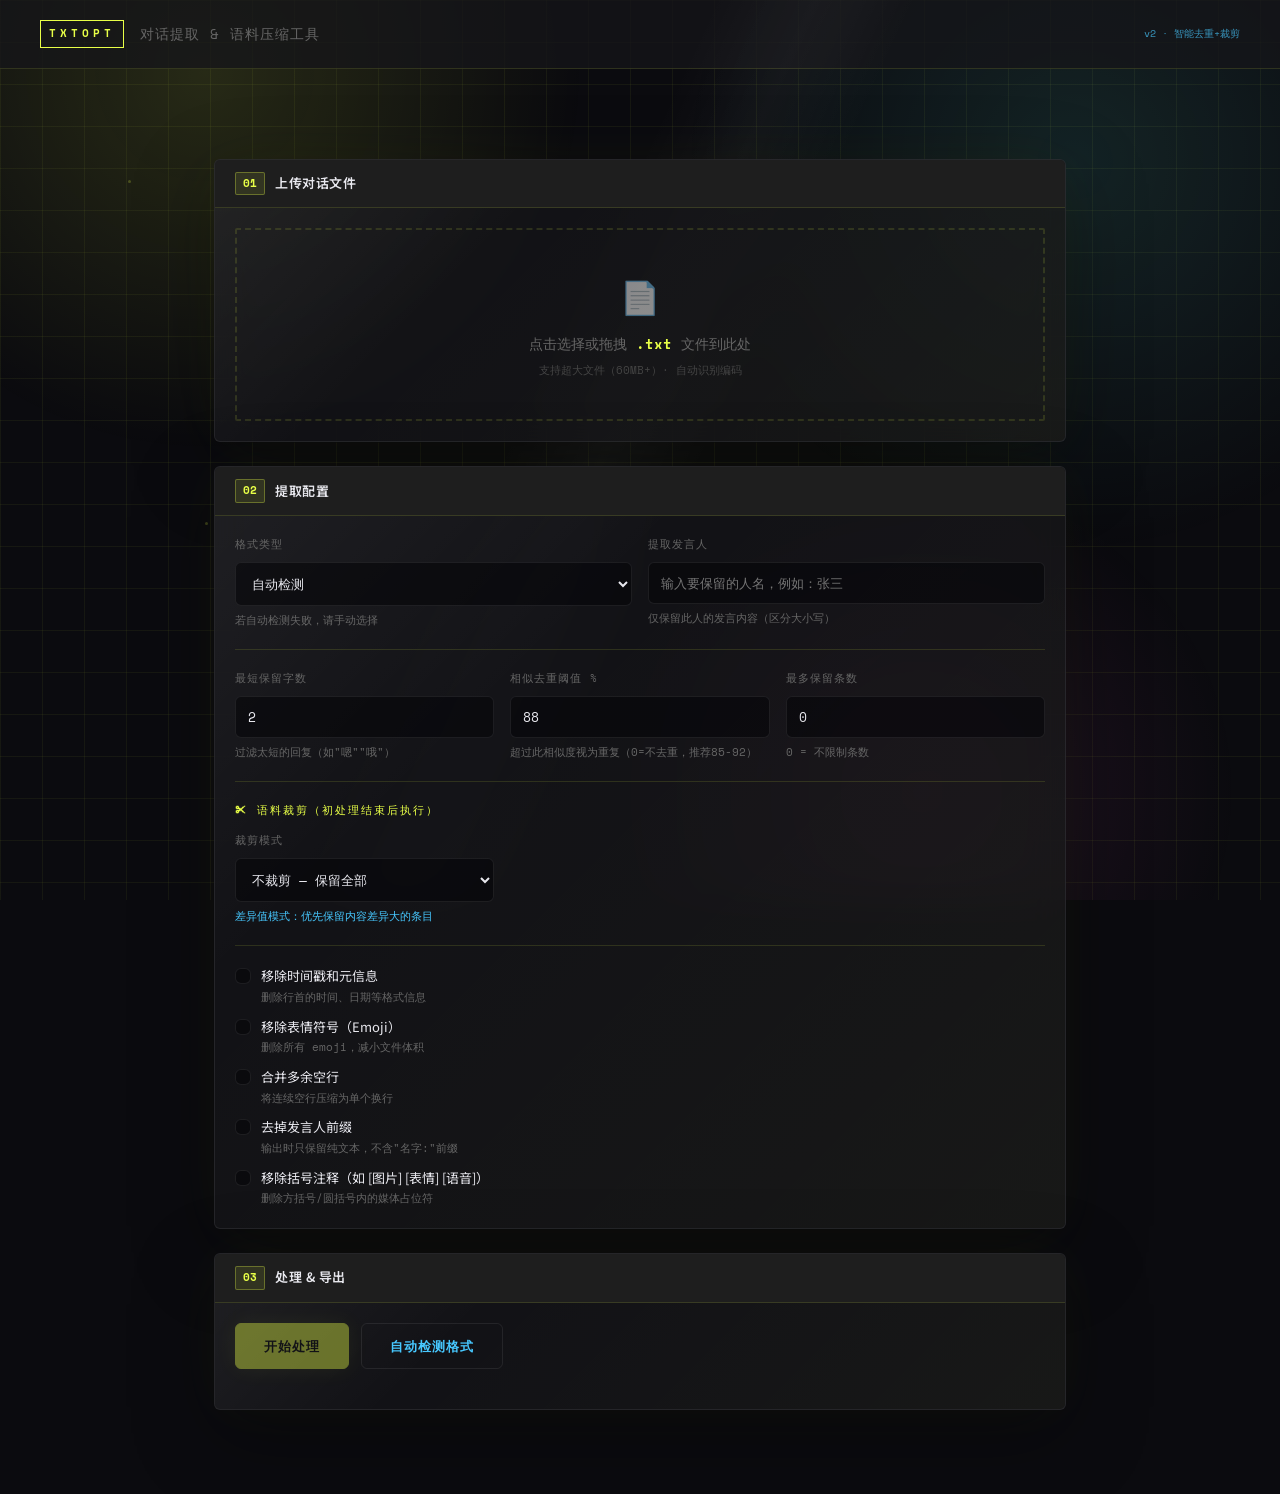
==== commit deba116e: "Unify pages with luminous glass grid style" ====
--- a/chat-filter-tool.html
+++ b/chat-filter-tool.html
@@ -552,8 +552,10 @@
             }
         }
     </style>
+<link rel="stylesheet" href="mono-grid-style.css">
 </head>
 <body>
+<div class="mg-particles" aria-hidden="true"><span></span><span></span><span></span><span></span><span></span><span></span></div>
 
     <div class="header">
         <span class="logo">TXTOPT</span>
--- a/mono-grid-style.css
+++ b/mono-grid-style.css
@@ -0,0 +1,346 @@
+@import url('https://fonts.googleapis.com/css2?family=Space+Mono:wght@400;700&family=DM+Mono:wght@300;400;500&family=Bebas+Neue&family=Noto+Sans+SC:wght@300;400;500;700&display=swap');
+
+:root {
+  --bg: #0b0b0f;
+  --surface: rgba(22, 22, 26, 0.76);
+  --surface-solid: #16161a;
+  --surface-2: rgba(10, 10, 14, 0.82);
+  --border: rgba(232, 255, 71, 0.13);
+  --border-2: rgba(255, 255, 255, 0.08);
+  --accent: #e8ff47;
+  --accent-dim: #b8cc30;
+  --accent-cyan: #64fff1;
+  --accent-pink: #ff5fd7;
+  --text: #e8e8ee;
+  --text-dim: #85859a;
+  --danger: #ff4757;
+  --success: #2ecc71;
+  --warn: #ffb020;
+  --radius: 6px;
+  --mono: 'Space Mono', 'DM Mono', monospace;
+  --sans: 'Noto Sans SC', system-ui, -apple-system, BlinkMacSystemFont, 'Segoe UI', sans-serif;
+  --glass-blur: 18px;
+  --shadow-glow: 0 24px 80px rgba(0,0,0,.35), 0 0 60px rgba(232,255,71,.04);
+}
+
+*, *::before, *::after { box-sizing: border-box; }
+html { scroll-behavior: smooth; }
+body {
+  margin: 0;
+  min-height: 100vh;
+  background: var(--bg);
+  color: var(--text);
+  font-family: var(--sans);
+  font-size: 14px;
+  line-height: 1.6;
+  overflow-x: hidden;
+}
+
+body::before {
+  content: '';
+  position: fixed;
+  inset: 0;
+  background:
+    radial-gradient(circle at 16% 8%, rgba(232,255,71,.13), transparent 28%),
+    radial-gradient(circle at 84% 18%, rgba(100,255,241,.10), transparent 30%),
+    radial-gradient(circle at 72% 88%, rgba(255,95,215,.10), transparent 26%),
+    linear-gradient(rgba(232,255,71,.055) 1px, transparent 1px),
+    linear-gradient(90deg, rgba(232,255,71,.055) 1px, transparent 1px);
+  background-size: auto, auto, auto, 42px 42px, 42px 42px;
+  pointer-events: none;
+  z-index: 0;
+}
+
+body::after {
+  content: '';
+  position: fixed;
+  inset: 0;
+  background:
+    linear-gradient(115deg, transparent 0 42%, rgba(255,255,255,.035) 48%, transparent 54% 100%);
+  mix-blend-mode: screen;
+  pointer-events: none;
+  z-index: 0;
+  animation: mg-sheen 14s linear infinite;
+}
+
+@keyframes mg-sheen {
+  from { transform: translateX(-28%); opacity: .45; }
+  50% { opacity: .75; }
+  to { transform: translateX(28%); opacity: .45; }
+}
+
+.container, .wrap, main, .app, .page, .tool-container {
+  position: relative;
+  z-index: 1;
+}
+
+.container, main.mg-container {
+  max-width: 900px;
+  margin: 0 auto;
+  padding: 52px 24px 84px;
+}
+
+.mg-wide { max-width: 1120px; }
+
+.header, .mg-header {
+  margin-bottom: 38px;
+  animation: mg-rise .55s cubic-bezier(.16,1,.3,1) both;
+}
+
+.header-eyebrow, .mg-eyebrow {
+  font-family: var(--mono);
+  font-size: 11px;
+  letter-spacing: .22em;
+  text-transform: uppercase;
+  color: var(--accent);
+  margin-bottom: 8px;
+  display: flex;
+  align-items: center;
+  gap: 9px;
+  text-shadow: 0 0 22px rgba(232,255,71,.24);
+}
+.header-eyebrow::before, .mg-eyebrow::before {
+  content: '';
+  width: 22px;
+  height: 2px;
+  background: linear-gradient(90deg, var(--accent), var(--accent-cyan));
+  box-shadow: 0 0 18px rgba(232,255,71,.38);
+}
+
+h1, .mg-title {
+  font-family: var(--mono);
+  font-size: clamp(30px, 5.4vw, 48px);
+  font-weight: 700;
+  line-height: 1.08;
+  letter-spacing: -.035em;
+  color: #fff;
+  margin: 0;
+}
+h1 span, .mg-title span { color: var(--accent); text-shadow: 0 0 28px rgba(232,255,71,.25); }
+
+.header-sub, .mg-sub {
+  margin-top: 12px;
+  color: var(--text-dim);
+  font-family: var(--mono);
+  font-size: 12px;
+}
+
+.card, .panel, .box, .section, .merge-section, .dropzone, .stats-bar,
+.file-item, .tool-card, details, textarea, .output, .preview, .settings,
+.mg-card {
+  background: var(--surface);
+  border: 1.5px solid var(--border-2);
+  border-radius: var(--radius);
+  box-shadow: var(--shadow-glow);
+  backdrop-filter: blur(var(--glass-blur));
+  -webkit-backdrop-filter: blur(var(--glass-blur));
+}
+
+.dropzone, .drop-area, .upload-area, .drop {
+  border-style: dashed !important;
+  border-color: rgba(232,255,71,.24) !important;
+  background: linear-gradient(180deg, rgba(232,255,71,.045), rgba(255,255,255,.025)) !important;
+  transition: border-color .18s, background .18s, transform .18s, box-shadow .18s;
+}
+.dropzone:hover, .dropzone.over, .drop-area:hover, .upload-area:hover, .drop:hover, .drop.drag {
+  border-color: var(--accent) !important;
+  background: rgba(232,255,71,.07) !important;
+  box-shadow: 0 0 0 1px rgba(232,255,71,.12), 0 22px 70px rgba(232,255,71,.06);
+  transform: translateY(-1px);
+}
+
+.btn, button, input[type='button'], input[type='submit'] {
+  font-family: var(--mono);
+  letter-spacing: .08em;
+  border-radius: var(--radius);
+  border: 1.5px solid var(--border-2);
+  transition: transform .1s, border-color .15s, background .15s, color .15s, box-shadow .15s;
+}
+.btn:active, button:active { transform: scale(.97); }
+
+.btn-primary, .primary, button.primary, .tool-btn, #convert, #download, #mergeBtn {
+  background: var(--accent) !important;
+  color: #0b0b0f !important;
+  border-color: var(--accent) !important;
+  box-shadow: 0 0 24px rgba(232,255,71,.16);
+}
+.btn-primary:hover, .primary:hover, button.primary:hover, .tool-btn:hover, #convert:hover, #download:hover, #mergeBtn:hover {
+  background: var(--accent-dim) !important;
+  border-color: var(--accent-dim) !important;
+}
+.btn-danger, .danger, button.danger {
+  color: var(--danger) !important;
+  border-color: rgba(255,71,87,.55) !important;
+  background: transparent !important;
+}
+.btn-danger:hover, .danger:hover, button.danger:hover {
+  color: #fff !important;
+  background: var(--danger) !important;
+}
+
+input, textarea, select {
+  background: rgba(5,5,8,.55) !important;
+  border: 1.5px solid var(--border-2) !important;
+  color: var(--text) !important;
+  border-radius: var(--radius) !important;
+  font-family: var(--mono) !important;
+  outline: none !important;
+}
+input:focus, textarea:focus, select:focus {
+  border-color: var(--accent) !important;
+  box-shadow: 0 0 0 3px rgba(232,255,71,.08) !important;
+}
+
+hr { border: none; border-top: 1px solid var(--border-2); }
+code, pre {
+  font-family: var(--mono);
+  background: rgba(255,255,255,.06);
+  border: 1px solid var(--border-2);
+  border-radius: 4px;
+}
+
+a { color: var(--accent-cyan); }
+
+.progress-bar-fill, .bar-fill, .progress-fill, #progressFill, #fill {
+  background: linear-gradient(90deg, var(--accent), var(--accent-cyan)) !important;
+  box-shadow: 0 0 18px rgba(232,255,71,.22);
+}
+
+.status-msg.success, .success { color: var(--success); }
+.status-msg.error, .error { color: var(--danger); }
+
+@keyframes mg-rise {
+  from { opacity: 0; transform: translateY(18px); }
+  to { opacity: 1; transform: translateY(0); }
+}
+
+@keyframes mg-reveal {
+  from { opacity: 0; letter-spacing: .24em; filter: blur(3px); }
+  to { opacity: 1; letter-spacing: .06em; filter: blur(0); }
+}
+
+.mg-particles {
+  position: fixed;
+  inset: 0;
+  pointer-events: none;
+  z-index: 0;
+  overflow: hidden;
+}
+.mg-particles span {
+  position: absolute;
+  width: 3px;
+  height: 3px;
+  border-radius: 50%;
+  background: var(--accent);
+  opacity: .22;
+  box-shadow: 0 0 18px currentColor;
+  animation: mg-float 12s ease-in-out infinite;
+}
+.mg-particles span:nth-child(1){left:10%;top:20%;animation-delay:0s;color:var(--accent)}
+.mg-particles span:nth-child(2){left:28%;top:78%;animation-delay:2s;color:var(--accent-cyan)}
+.mg-particles span:nth-child(3){left:54%;top:36%;animation-delay:4s;color:var(--accent-pink)}
+.mg-particles span:nth-child(4){left:82%;top:18%;animation-delay:1s;color:var(--accent)}
+.mg-particles span:nth-child(5){left:74%;top:86%;animation-delay:3s;color:var(--accent-cyan)}
+.mg-particles span:nth-child(6){left:16%;top:58%;animation-delay:5s;color:var(--accent-pink)}
+@keyframes mg-float {
+  0%,100% { transform: translateY(0) scale(1); opacity: .08; }
+  45% { transform: translateY(-36px) scale(1.8); opacity: .32; }
+}
+
+.footer, .bottom {
+  font-family: var(--mono);
+  color: var(--text-dim);
+}
+
+::-webkit-scrollbar { width: 6px; height: 6px; }
+::-webkit-scrollbar-track { background: var(--bg); }
+::-webkit-scrollbar-thumb { background: rgba(232,255,71,.18); border-radius: 4px; }
+::-webkit-scrollbar-thumb:hover { background: rgba(232,255,71,.35); }
+
+@media (max-width: 640px) {
+  .container, main.mg-container { padding: 34px 16px 64px; }
+  h1, .mg-title { font-size: clamp(28px, 9vw, 38px); }
+}
+
+/* ─── Project-specific polish ─── */
+.wrap {
+  max-width: 460px;
+}
+.top, .bottom {
+  position: relative;
+  z-index: 1;
+}
+.site-title, .clock, .key-label, .copy-tip, .tmr-label,
+.file-count, .stat-item, .filename-label, .drop-title, .drop-sub {
+  font-family: var(--mono) !important;
+}
+.key {
+  font-family: 'Bebas Neue', var(--mono) !important;
+  color: #fff !important;
+  text-shadow: 0 0 34px rgba(232,255,71,.18), 0 0 70px rgba(100,255,241,.08);
+  animation: mg-reveal .55s .12s cubic-bezier(.16,1,.3,1) both !important;
+}
+.key-label, .site-title, .header-eyebrow, .mg-eyebrow {
+  color: var(--accent) !important;
+}
+.card {
+  position: relative;
+  overflow: hidden;
+}
+.card::before, .merge-section::before, .tool-card::before, .dropzone::before {
+  content: '';
+  position: absolute;
+  inset: 0;
+  background: linear-gradient(135deg, rgba(255,255,255,.08), transparent 32%, rgba(232,255,71,.035));
+  pointer-events: none;
+  opacity: .75;
+}
+.card > *, .merge-section > *, .tool-card > *, .dropzone > * {
+  position: relative;
+  z-index: 1;
+}
+.tool-grid {
+  position: relative;
+  z-index: 1;
+}
+.tool-card {
+  border-color: rgba(255,255,255,.09) !important;
+  background: linear-gradient(180deg, rgba(22,22,26,.78), rgba(12,12,16,.72)) !important;
+}
+.tool-card:hover {
+  border-color: rgba(232,255,71,.38) !important;
+  box-shadow: 0 26px 80px rgba(0,0,0,.38), 0 0 44px rgba(232,255,71,.08) !important;
+}
+.tool-card-icon {
+  border: 1px solid rgba(255,255,255,.08);
+  box-shadow: inset 0 1px 0 rgba(255,255,255,.08), 0 0 24px rgba(232,255,71,.06);
+}
+.tool-tag, .lib-tag, .badge {
+  background: rgba(255,255,255,.055) !important;
+  border: 1px solid rgba(255,255,255,.09) !important;
+  color: var(--text-dim) !important;
+  font-family: var(--mono) !important;
+}
+.badge-dot, .dot {
+  box-shadow: 0 0 18px currentColor;
+}
+.file-item:hover {
+  border-color: rgba(232,255,71,.30) !important;
+  background: rgba(232,255,71,.045) !important;
+}
+.file-index {
+  background: rgba(5,5,8,.55) !important;
+  border-color: rgba(255,255,255,.08) !important;
+}
+.status-msg, .stats-bar {
+  backdrop-filter: blur(var(--glass-blur));
+  -webkit-backdrop-filter: blur(var(--glass-blur));
+}
+summary {
+  font-family: var(--mono);
+  color: var(--accent) !important;
+}
+
+@media (prefers-reduced-motion: reduce) {
+  *, *::before, *::after { animation-duration: .001ms !important; animation-iteration-count: 1 !important; transition-duration: .001ms !important; }
+}
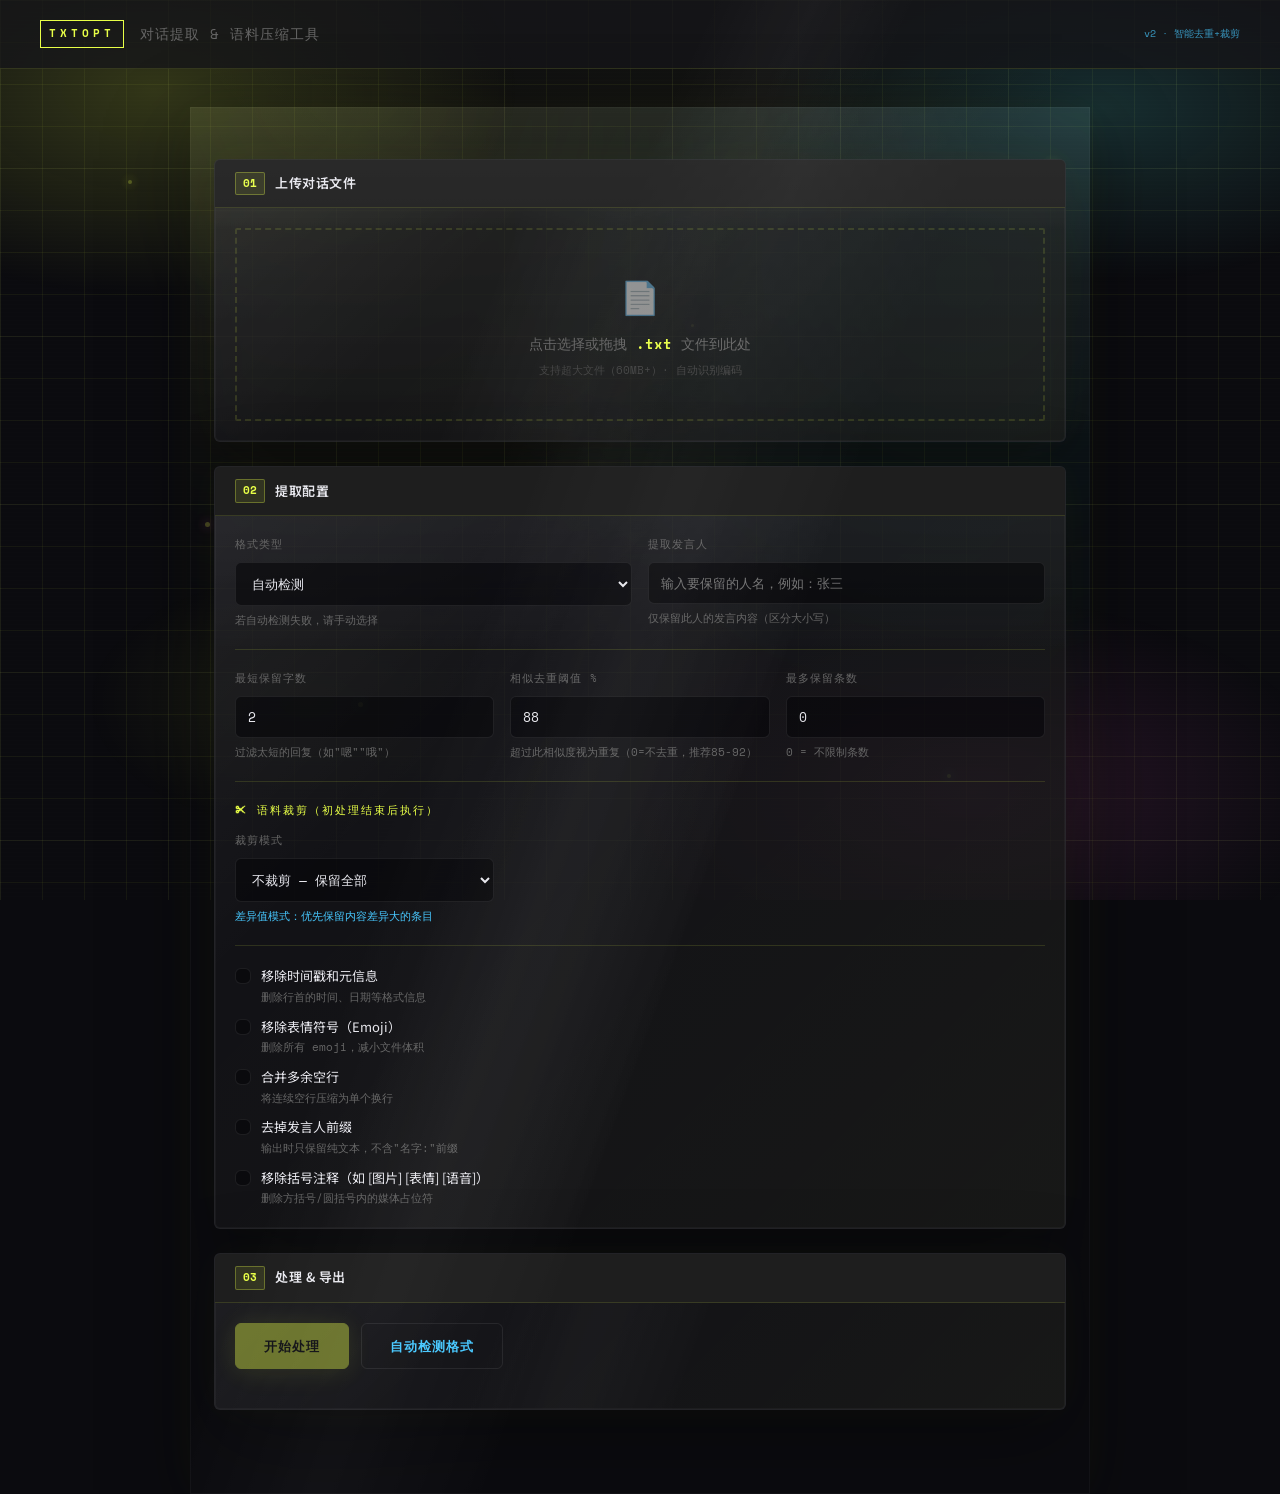
==== commit 59901687: "Improve project branding and SEO metadata" ====
--- a/chat-filter-tool.html
+++ b/chat-filter-tool.html
@@ -3,7 +3,25 @@
 <head>
     <meta charset="UTF-8">
     <meta name="viewport" content="width=device-width, initial-scale=1.0">
-    <title>对话提取 · 语料压缩工具</title>
+    <title>对话提取与语料压缩工具｜聊天记录清洗去重 - LumeKit Tools</title>
+<meta name="description" content="面向 AI 语料整理的对话提取工具，支持聊天记录发言人筛选、相似去重、表情移除、文本压缩与格式清洗，纯浏览器本地运行。">
+<meta name="keywords" content="对话提取,聊天记录整理,语料清洗,AI语料处理,文本去重,聊天记录筛选,LumeKit Tools">
+<meta name="robots" content="index, follow, max-image-preview:large, max-snippet:-1, max-video-preview:-1">
+<meta name="author" content="ct-yx">
+<meta name="application-name" content="LumeKit Tools">
+<meta name="theme-color" content="#0b0b0f">
+<link rel="canonical" href="https://ct-yx.github.io/Personal-use-gadget/chat-filter-tool.html">
+<meta property="og:site_name" content="LumeKit Tools｜离线浏览器工具箱">
+<meta property="og:type" content="article">
+<meta property="og:title" content="对话提取与语料压缩工具｜聊天记录清洗去重 - LumeKit Tools">
+<meta property="og:description" content="面向 AI 语料整理的对话提取工具，支持聊天记录发言人筛选、相似去重、表情移除、文本压缩与格式清洗，纯浏览器本地运行。">
+<meta property="og:url" content="https://ct-yx.github.io/Personal-use-gadget/chat-filter-tool.html">
+<meta property="og:locale" content="zh_CN">
+<meta name="twitter:card" content="summary">
+<meta name="twitter:title" content="对话提取与语料压缩工具｜聊天记录清洗去重 - LumeKit Tools">
+<meta name="twitter:description" content="面向 AI 语料整理的对话提取工具，支持聊天记录发言人筛选、相似去重、表情移除、文本压缩与格式清洗，纯浏览器本地运行。">
+<script type="application/ld+json">{"@context":"https://schema.org","@type":"WebApplication","name":"对话提取与语料压缩工具","url":"https://ct-yx.github.io/Personal-use-gadget/chat-filter-tool.html","description":"面向 AI 语料整理的对话提取工具，支持聊天记录发言人筛选、相似去重、表情移除、文本压缩与格式清洗，纯浏览器本地运行。","applicationCategory":"UtilitiesApplication","operatingSystem":"Any","browserRequirements":"Requires a modern browser with JavaScript enabled.","isAccessibleForFree":true,"inLanguage":"zh-CN","publisher":{"@type":"Person","name":"ct-yx"},"offers":{"@type":"Offer","price":"0","priceCurrency":"CNY"}}</script>
+
     <style>
         @import url('https://fonts.googleapis.com/css2?family=IBM+Plex+Mono:wght@400;600&family=Noto+Sans+SC:wght@300;400;600&display=swap');
 
--- a/mono-grid-style.css
+++ b/mono-grid-style.css
@@ -344,3 +344,389 @@
 @media (prefers-reduced-motion: reduce) {
   *, *::before, *::after { animation-duration: .001ms !important; animation-iteration-count: 1 !important; transition-duration: .001ms !important; }
 }
+
+/* ─── Compatibility fixes for legacy pages ─── */
+body.page-pdfchange,
+body.page-partition,
+body.page-qrtool,
+body.page-splitscreen {
+  max-width: none !important;
+  margin: 0 !important;
+  padding: 42px 20px 80px !important;
+  background: var(--bg) !important;
+  color: var(--text) !important;
+  font-family: var(--sans) !important;
+}
+
+body.page-pdfchange .container,
+body.page-partition .container,
+body.page-qrtool .container,
+body.page-splitscreen .container {
+  max-width: 900px !important;
+  width: min(900px, 100%) !important;
+  margin: 0 auto !important;
+  background: var(--surface) !important;
+  color: var(--text) !important;
+  border: 1.5px solid var(--border-2) !important;
+  border-radius: var(--radius) !important;
+  box-shadow: var(--shadow-glow) !important;
+  backdrop-filter: blur(var(--glass-blur)) !important;
+  -webkit-backdrop-filter: blur(var(--glass-blur)) !important;
+}
+
+body.page-splitscreen .container { max-width: 1060px !important; width: min(1060px, 100%) !important; }
+
+body.page-pdfchange h1,
+body.page-partition h1,
+body.page-qrtool h1,
+body.page-splitscreen h1,
+body.page-splitscreen h2 {
+  color: #fff !important;
+  -webkit-text-fill-color: initial !important;
+  background: none !important;
+  font-family: var(--mono) !important;
+  text-align: center !important;
+  letter-spacing: -0.03em !important;
+  text-shadow: 0 0 28px rgba(232,255,71,.10) !important;
+}
+
+body.page-pdfchange h1::after,
+body.page-partition h1::after,
+body.page-qrtool h1::after,
+body.page-splitscreen h2::after {
+  content: '';
+  display: block;
+  width: 44px;
+  height: 2px;
+  margin: 12px auto 0;
+  background: linear-gradient(90deg, var(--accent), var(--accent-cyan));
+  box-shadow: 0 0 18px rgba(232,255,71,.28);
+}
+
+body.page-pdfchange h2,
+body.page-partition h2,
+body.page-qrtool .card-title,
+body.page-partition label,
+body.page-pdfchange label,
+body.page-splitscreen label {
+  color: var(--accent) !important;
+  font-family: var(--mono) !important;
+  letter-spacing: .08em !important;
+}
+
+body.page-pdfchange p,
+body.page-partition p,
+body.page-qrtool p,
+body.page-splitscreen p,
+body.page-splitscreen #status,
+body.page-partition #progressStatus,
+body.page-qrtool .sub,
+body.page-qrtool .file-drop-text,
+body.page-qrtool label {
+  color: var(--text-dim) !important;
+}
+
+body.page-pdfchange .upload-area,
+body.page-partition .drop-area,
+body.page-qrtool .file-drop,
+body.page-splitscreen .upload-area {
+  background: linear-gradient(180deg, rgba(232,255,71,.045), rgba(255,255,255,.025)) !important;
+  color: var(--text) !important;
+  border-color: rgba(232,255,71,.26) !important;
+  border-radius: var(--radius) !important;
+}
+
+body.page-pdfchange .upload-area:hover,
+body.page-partition .drop-area:hover,
+body.page-partition .drop-area.dragover,
+body.page-qrtool .file-drop:hover,
+body.page-qrtool .file-drop.dragover,
+body.page-splitscreen .upload-area:hover {
+  background: rgba(232,255,71,.07) !important;
+  border-color: var(--accent) !important;
+}
+
+body.page-pdfchange .option-item,
+body.page-partition .file-info,
+body.page-partition .download-link,
+body.page-qrtool .tabs,
+body.page-qrtool .tab.active,
+body.page-qrtool .qr-output,
+body.page-qrtool .decode-result,
+body.page-qrtool .decode-result .content,
+body.page-splitscreen .slice-item,
+body.page-splitscreen .slice-info {
+  background: rgba(8,8,12,.62) !important;
+  color: var(--text) !important;
+  border: 1.5px solid var(--border-2) !important;
+  border-radius: var(--radius) !important;
+  box-shadow: none !important;
+}
+
+body.page-pdfchange .option-item:hover,
+body.page-partition .download-link:hover,
+body.page-splitscreen .slice-item:hover {
+  background: rgba(232,255,71,.055) !important;
+  border-color: rgba(232,255,71,.34) !important;
+}
+
+body.page-pdfchange .option-item label,
+body.page-partition .file-info,
+body.page-partition .file-info strong,
+body.page-partition .download-link,
+body.page-splitscreen .slice-info {
+  color: var(--text) !important;
+}
+
+body.page-pdfchange .status,
+body.page-partition .error,
+body.page-partition .success,
+body.page-qrtool .error-msg,
+body.page-qrtool .decode-result .label {
+  font-family: var(--mono) !important;
+}
+
+body.page-pdfchange .status.success,
+body.page-partition .success { color: var(--success) !important; background: rgba(46,204,113,.08) !important; border: 1px solid rgba(46,204,113,.25) !important; }
+body.page-pdfchange .status.error,
+body.page-partition .error,
+body.page-qrtool .error-msg { color: var(--danger) !important; background: rgba(255,71,87,.08) !important; border: 1px solid rgba(255,71,87,.25) !important; }
+
+body.page-pdfchange .loading-spinner {
+  border-color: rgba(255,255,255,.12) !important;
+  border-top-color: var(--accent) !important;
+}
+
+body.page-partition .progress,
+body.page-splitscreen canvas {
+  background: rgba(0,0,0,.35) !important;
+  border: 1px solid var(--border-2) !important;
+}
+body.page-partition .progress-bar { background: linear-gradient(90deg, var(--accent), var(--accent-cyan)) !important; }
+
+body.page-qrtool .tab {
+  color: var(--text-dim) !important;
+  background: transparent !important;
+}
+body.page-qrtool .tab.active {
+  color: var(--accent) !important;
+  background: rgba(232,255,71,.07) !important;
+}
+body.page-qrtool #qrcode {
+  background: #fff !important;
+  border: 10px solid #fff !important;
+  padding: 8px !important;
+  box-shadow: 0 0 32px rgba(255,255,255,.08) !important;
+}
+body.page-qrtool input[type='color'] {
+  padding: 4px !important;
+  min-height: 42px !important;
+}
+body.page-qrtool .decode-result .content {
+  color: var(--accent-cyan) !important;
+  word-break: break-all !important;
+}
+
+body.page-splitscreen #result {
+  position: relative;
+  z-index: 1;
+}
+body.page-splitscreen .download-link {
+  color: var(--accent-cyan) !important;
+}
+
+body.page-pdfchange .footer,
+body.page-splitscreen + .footer,
+body.page-pdfchange .footer p {
+  color: var(--text-dim) !important;
+}
+
+/* ─── Rich visual layer: luminous glass upgrade ─── */
+:root {
+  --aurora-1: rgba(232,255,71,.18);
+  --aurora-2: rgba(100,255,241,.15);
+  --aurora-3: rgba(255,95,215,.13);
+  --glass-line: rgba(255,255,255,.13);
+  --glass-line-soft: rgba(255,255,255,.07);
+}
+
+body {
+  background:
+    radial-gradient(circle at 50% -18%, rgba(232,255,71,.07), transparent 30%),
+    var(--bg) !important;
+}
+
+body::before {
+  background:
+    radial-gradient(ellipse 42% 34% at 12% 10%, var(--aurora-1), transparent 68%),
+    radial-gradient(ellipse 38% 28% at 86% 12%, var(--aurora-2), transparent 70%),
+    radial-gradient(ellipse 42% 32% at 76% 88%, var(--aurora-3), transparent 68%),
+    radial-gradient(ellipse 24% 20% at 24% 78%, rgba(232,255,71,.08), transparent 72%),
+    linear-gradient(rgba(232,255,71,.055) 1px, transparent 1px),
+    linear-gradient(90deg, rgba(232,255,71,.055) 1px, transparent 1px),
+    linear-gradient(rgba(255,255,255,.022) 1px, transparent 1px),
+    linear-gradient(90deg, rgba(255,255,255,.022) 1px, transparent 1px);
+  background-size: auto, auto, auto, auto, 42px 42px, 42px 42px, 168px 168px, 168px 168px;
+  animation: mg-aurora 18s ease-in-out infinite alternate;
+}
+
+@keyframes mg-aurora {
+  0% { filter: hue-rotate(0deg) saturate(1); transform: translate3d(0,0,0) scale(1); }
+  50% { filter: hue-rotate(8deg) saturate(1.12); transform: translate3d(0,-8px,0) scale(1.015); }
+  100% { filter: hue-rotate(-6deg) saturate(1.06); transform: translate3d(0,6px,0) scale(1.02); }
+}
+
+.container::before,
+.wrap::before,
+main::before {
+  content: '';
+  position: absolute;
+  pointer-events: none;
+  z-index: -1;
+  inset: -28px;
+  border-radius: 18px;
+  background:
+    radial-gradient(circle at 20% 0%, rgba(232,255,71,.10), transparent 36%),
+    radial-gradient(circle at 84% 14%, rgba(100,255,241,.09), transparent 34%);
+  opacity: .75;
+  filter: blur(4px);
+}
+
+.card, .panel, .box, .section, .merge-section, .dropzone, .stats-bar,
+.file-item, .tool-card, details, textarea, .output, .preview, .settings,
+.mg-card, .container {
+  position: relative;
+  overflow: hidden;
+  border-color: var(--glass-line-soft) !important;
+  box-shadow:
+    0 24px 80px rgba(0,0,0,.36),
+    0 0 0 1px rgba(255,255,255,.035) inset,
+    0 0 44px rgba(232,255,71,.035) !important;
+}
+
+.card::after, .panel::after, .box::after, .section::after, .merge-section::after,
+.dropzone::after, .tool-card::after, details::after, .container::after {
+  content: '';
+  position: absolute;
+  inset: 0;
+  pointer-events: none;
+  border-radius: inherit;
+  background:
+    linear-gradient(180deg, rgba(255,255,255,.10), transparent 24%),
+    linear-gradient(110deg, transparent 0 34%, rgba(255,255,255,.055) 45%, transparent 57% 100%);
+  opacity: .55;
+  mix-blend-mode: screen;
+}
+
+.card:hover, .panel:hover, .box:hover, .section:hover, .merge-section:hover,
+.dropzone:hover, .tool-card:hover, details:hover, .file-item:hover,
+body.page-splitscreen .slice-item:hover,
+body.page-partition .download-link:hover {
+  transform: translateY(-2px);
+  border-color: rgba(232,255,71,.34) !important;
+  box-shadow:
+    0 32px 100px rgba(0,0,0,.44),
+    0 0 0 1px rgba(232,255,71,.12) inset,
+    0 0 58px rgba(232,255,71,.085),
+    0 0 48px rgba(100,255,241,.035) !important;
+}
+
+.file-item, .card, .panel, .box, .section, .merge-section, .dropzone, .tool-card, details,
+body.page-splitscreen .slice-item,
+body.page-partition .download-link {
+  transition: transform .22s cubic-bezier(.16,1,.3,1), border-color .22s, box-shadow .22s, background .22s;
+}
+
+h1, .mg-title, body.page-splitscreen h2 {
+  text-shadow:
+    0 0 24px rgba(232,255,71,.12),
+    0 0 70px rgba(100,255,241,.055) !important;
+}
+
+h1 span, .mg-title span {
+  background: linear-gradient(90deg, var(--accent), #fff7a3, var(--accent-cyan));
+  -webkit-background-clip: text;
+  background-clip: text;
+  color: transparent !important;
+  -webkit-text-fill-color: transparent;
+}
+
+.header-eyebrow, .mg-eyebrow, .site-title, .key-label, summary {
+  text-shadow: 0 0 18px rgba(232,255,71,.30), 0 0 36px rgba(232,255,71,.10) !important;
+}
+
+.btn, button, input[type='button'], input[type='submit'], .tool-btn {
+  position: relative;
+  overflow: hidden;
+}
+.btn::before, button::before, input[type='button']::before, input[type='submit']::before, .tool-btn::before {
+  content: '';
+  position: absolute;
+  inset: -1px;
+  background: linear-gradient(110deg, transparent 0 35%, rgba(255,255,255,.35) 48%, transparent 62% 100%);
+  transform: translateX(-130%);
+  transition: transform .55s cubic-bezier(.16,1,.3,1);
+  pointer-events: none;
+}
+.btn:hover::before, button:hover::before, input[type='button']:hover::before, input[type='submit']:hover::before, .tool-btn:hover::before {
+  transform: translateX(130%);
+}
+.btn-primary, .primary, button.primary, .tool-btn, #convert, #download, #mergeBtn {
+  box-shadow: 0 0 26px rgba(232,255,71,.22), 0 10px 34px rgba(232,255,71,.08) !important;
+}
+
+input:focus, textarea:focus, select:focus {
+  box-shadow:
+    0 0 0 3px rgba(232,255,71,.10),
+    0 0 28px rgba(232,255,71,.055) !important;
+}
+
+.mg-particles span {
+  animation-duration: 10s;
+  opacity: .28;
+}
+.mg-particles span::after {
+  content: '';
+  position: absolute;
+  inset: -10px;
+  border-radius: 50%;
+  background: radial-gradient(circle, currentColor, transparent 60%);
+  opacity: .16;
+}
+.mg-particles span:nth-child(1){width:4px;height:4px}
+.mg-particles span:nth-child(2){width:5px;height:5px}
+.mg-particles span:nth-child(3){width:3px;height:3px}
+.mg-particles span:nth-child(4){width:6px;height:6px}
+.mg-particles span:nth-child(5){width:4px;height:4px}
+.mg-particles span:nth-child(6){width:5px;height:5px}
+
+/* add subtle scan line texture */
+body .mg-particles::before {
+  content: '';
+  position: fixed;
+  inset: 0;
+  pointer-events: none;
+  background: repeating-linear-gradient(180deg, rgba(255,255,255,.018) 0 1px, transparent 1px 4px);
+  opacity: .22;
+  mix-blend-mode: overlay;
+}
+
+.key {
+  text-shadow:
+    0 0 34px rgba(232,255,71,.28),
+    0 0 90px rgba(100,255,241,.13),
+    0 10px 36px rgba(0,0,0,.45) !important;
+}
+
+#qrcode {
+  transition: transform .22s cubic-bezier(.16,1,.3,1), box-shadow .22s;
+}
+#qrcode:hover { transform: scale(1.015); }
+
+@media (max-width: 720px) {
+  body::before { animation-duration: 26s; }
+  .card:hover, .panel:hover, .box:hover, .section:hover, .merge-section:hover,
+  .dropzone:hover, .tool-card:hover, details:hover, .file-item:hover {
+    transform: none;
+  }
+}
